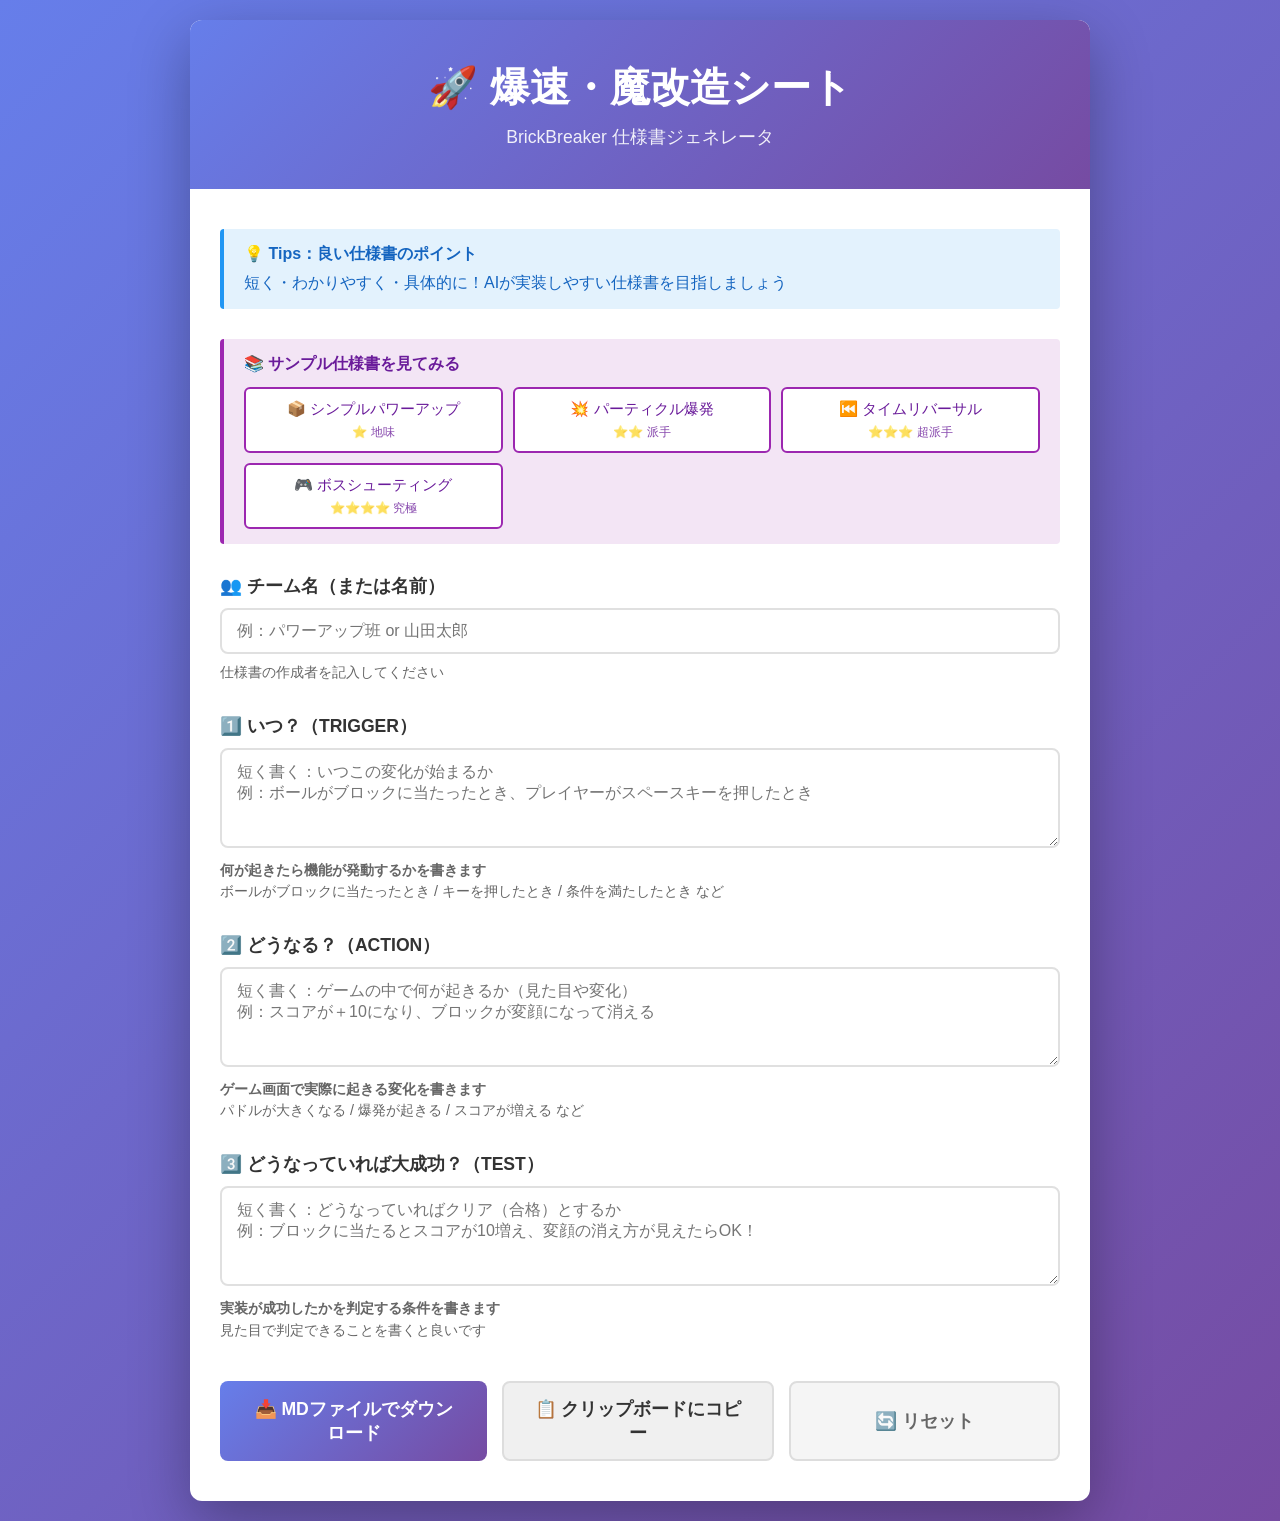
==== Specs/index.html @ 9001b2fe "Initial commit" ====
<!DOCTYPE html>
<html lang="ja">
<head>
    <meta charset="UTF-8">
    <meta name="viewport" content="width=device-width, initial-scale=1.0">
    <title>BrickBreaker 魔改造仕様書ジェネレータ</title>
    <style>
        * {
            margin: 0;
            padding: 0;
            box-sizing: border-box;
        }

        body {
            font-family: 'Segoe UI', Tahoma, Geneva, Verdana, sans-serif;
            background: linear-gradient(135deg, #667eea 0%, #764ba2 100%);
            min-height: 100vh;
            padding: 20px;
        }

        .container {
            max-width: 900px;
            margin: 0 auto;
            background: white;
            border-radius: 12px;
            box-shadow: 0 20px 60px rgba(0, 0, 0, 0.3);
            overflow: hidden;
        }

        .header {
            background: linear-gradient(135deg, #667eea 0%, #764ba2 100%);
            color: white;
            padding: 40px 30px;
            text-align: center;
        }

        .header h1 {
            font-size: 2.5em;
            margin-bottom: 10px;
        }

        .header p {
            font-size: 1.1em;
            opacity: 0.9;
        }

        .content {
            padding: 40px 30px;
        }

        .form-group {
            margin-bottom: 30px;
        }

        .form-group label {
            display: block;
            font-weight: 600;
            color: #333;
            margin-bottom: 10px;
            font-size: 1.1em;
        }

        .form-group input[type="text"],
        .form-group textarea {
            width: 100%;
            padding: 12px 15px;
            border: 2px solid #e0e0e0;
            border-radius: 8px;
            font-size: 1em;
            font-family: 'Segoe UI', Tahoma, Geneva, Verdana, sans-serif;
            transition: border-color 0.3s;
        }

        .form-group input[type="text"]:focus,
        .form-group textarea:focus {
            outline: none;
            border-color: #667eea;
            box-shadow: 0 0 0 3px rgba(102, 126, 234, 0.1);
        }

        .form-group textarea {
            resize: vertical;
            min-height: 100px;
        }

        .help-text {
            font-size: 0.9em;
            color: #666;
            margin-top: 8px;
            line-height: 1.5;
        }

        .button-group {
            display: flex;
            gap: 15px;
            margin-top: 40px;
            flex-wrap: wrap;
        }

        button {
            flex: 1;
            padding: 14px 28px;
            font-size: 1.1em;
            font-weight: 600;
            border: none;
            border-radius: 8px;
            cursor: pointer;
            transition: all 0.3s;
            min-width: 200px;
        }

        .btn-download {
            background: linear-gradient(135deg, #667eea 0%, #764ba2 100%);
            color: white;
        }

        .btn-download:hover {
            transform: translateY(-2px);
            box-shadow: 0 10px 20px rgba(102, 126, 234, 0.3);
        }

        .btn-copy {
            background: #f0f0f0;
            color: #333;
            border: 2px solid #ddd;
        }

        .btn-copy:hover {
            background: #e8e8e8;
            border-color: #999;
        }

        .btn-reset {
            background: #f5f5f5;
            color: #666;
            border: 2px solid #ddd;
        }

        .btn-reset:hover {
            background: #ececec;
            border-color: #999;
        }

        .preview {
            background: #f9f9f9;
            border: 2px dashed #ddd;
            border-radius: 8px;
            padding: 20px;
            margin-top: 30px;
            max-height: 400px;
            overflow-y: auto;
        }

        .preview h3 {
            color: #667eea;
            margin-bottom: 15px;
            font-size: 1.3em;
        }

        .preview pre {
            font-family: 'Courier New', monospace;
            font-size: 0.95em;
            line-height: 1.6;
            color: #333;
            white-space: pre-wrap;
            word-wrap: break-word;
        }

        .success-message {
            display: none;
            background: #d4edda;
            color: #155724;
            padding: 15px 20px;
            border-radius: 8px;
            margin-top: 20px;
            border: 1px solid #c3e6cb;
        }

        .success-message.show {
            display: block;
            animation: slideIn 0.3s ease-out;
        }

        @keyframes slideIn {
            from {
                opacity: 0;
                transform: translateY(-10px);
            }
            to {
                opacity: 1;
                transform: translateY(0);
            }
        }

        .tips {
            background: #e3f2fd;
            border-left: 4px solid #2196F3;
            padding: 15px 20px;
            border-radius: 4px;
            margin-bottom: 30px;
            color: #1565c0;
        }

        .tips strong {
            display: block;
            margin-bottom: 8px;
        }

        .samples {
            background: #f3e5f5;
            border-left: 4px solid #9c27b0;
            padding: 15px 20px;
            border-radius: 4px;
            margin-bottom: 30px;
            color: #6a1b9a;
        }

        .samples strong {
            display: block;
            margin-bottom: 12px;
        }

        .sample-list {
            display: grid;
            grid-template-columns: repeat(auto-fit, minmax(200px, 1fr));
            gap: 10px;
        }

        .sample-link {
            display: inline-block;
            padding: 10px 15px;
            background: white;
            border: 2px solid #9c27b0;
            border-radius: 6px;
            color: #6a1b9a;
            text-decoration: none;
            font-size: 0.95em;
            font-weight: 500;
            transition: all 0.2s;
            cursor: pointer;
            font-family: inherit;
        }

        .sample-link:hover {
            background: #9c27b0;
            color: white;
            transform: translateY(-2px);
        }

        .sample-level {
            display: block;
            font-size: 0.8em;
            opacity: 0.8;
            margin-top: 4px;
        }

        .modal {
            display: none;
            position: fixed;
            z-index: 1000;
            left: 0;
            top: 0;
            width: 100%;
            height: 100%;
            background-color: rgba(0, 0, 0, 0.5);
        }

        .modal.show {
            display: flex;
            align-items: center;
            justify-content: center;
        }

        .modal-content {
            background-color: white;
            padding: 40px;
            border-radius: 12px;
            max-width: 700px;
            max-height: 80vh;
            overflow-y: auto;
            box-shadow: 0 20px 60px rgba(0, 0, 0, 0.3);
            width: 90%;
        }

        .modal-header {
            display: flex;
            justify-content: space-between;
            align-items: center;
            margin-bottom: 30px;
            border-bottom: 2px solid #f0f0f0;
            padding-bottom: 15px;
        }

        .modal-header h2 {
            color: #667eea;
            margin: 0;
            font-size: 1.8em;
        }

        .close-modal {
            font-size: 32px;
            font-weight: bold;
            color: #999;
            cursor: pointer;
            background: none;
            border: none;
            padding: 0;
            line-height: 1;
            width: 40px;
            height: 40px;
            display: flex;
            align-items: center;
            justify-content: center;
            transition: color 0.2s;
        }

        .close-modal:hover {
            color: #333;
        }

        .sample-section {
            margin-bottom: 25px;
        }

        .sample-section h3 {
            color: #764ba2;
            font-size: 1.2em;
            margin-bottom: 10px;
            display: flex;
            align-items: center;
            gap: 8px;
        }

        .sample-section p {
            color: #333;
            line-height: 1.8;
            font-size: 1em;
            margin: 0;
            padding-left: 20px;
            border-left: 3px solid #667eea;
        }

        .modal-spec {
            background: none;
            padding: 0;
            border-radius: 0;
            font-family: inherit;
            font-size: 1em;
            line-height: 1;
            white-space: normal;
            word-wrap: normal;
            margin-bottom: 0;
            max-height: none;
            overflow-y: visible;
        }

        .modal-actions {
            display: none;
        }

        .btn-use-sample {
            display: none;
        }

        .btn-use-sample:hover {
            display: none;
        }

        @media (max-width: 600px) {
            .header h1 {
                font-size: 1.8em;
            }

            .button-group {
                flex-direction: column;
            }

            button {
                min-width: auto;
            }

            .content {
                padding: 20px 15px;
            }
        }
    </style>
</head>
<body>
    <div class="container">
        <div class="header">
            <h1>🚀 爆速・魔改造シート</h1>
            <p>BrickBreaker 仕様書ジェネレータ</p>
        </div>

        <div class="content">
            <div class="tips">
                <strong>💡 Tips：良い仕様書のポイント</strong>
                短く・わかりやすく・具体的に！AIが実装しやすい仕様書を目指しましょう
            </div>

            <div class="samples">
                <strong>📚 サンプル仕様書を見てみる</strong>
                <div class="sample-list">
                    <button class="sample-link" onclick="showSample('simple')">
                        📦 シンプルパワーアップ
                        <span class="sample-level">⭐ 地味</span>
                    </button>
                    <button class="sample-link" onclick="showSample('particle')">
                        💥 パーティクル爆発
                        <span class="sample-level">⭐⭐ 派手</span>
                    </button>
                    <button class="sample-link" onclick="showSample('reversal')">
                        ⏮️ タイムリバーサル
                        <span class="sample-level">⭐⭐⭐ 超派手</span>
                    </button>
                    <button class="sample-link" onclick="showSample('boss')">
                        🎮 ボスシューティング
                        <span class="sample-level">⭐⭐⭐⭐ 究極</span>
                    </button>
                </div>
            </div>

            <form id="specForm">
                <div class="form-group">
                    <label for="teamName">👥 チーム名（または名前）</label>
                    <input type="text" id="teamName" placeholder="例：パワーアップ班 or 山田太郎">
                    <div class="help-text">仕様書の作成者を記入してください</div>
                </div>

                <div class="form-group">
                    <label for="trigger">1️⃣ いつ？（TRIGGER）</label>
                    <textarea id="trigger" placeholder="短く書く：いつこの変化が始まるか&#10;例：ボールがブロックに当たったとき、プレイヤーがスペースキーを押したとき"></textarea>
                    <div class="help-text">
                        <strong>何が起きたら機能が発動するかを書きます</strong><br>
                        ボールがブロックに当たったとき / キーを押したとき / 条件を満たしたとき など
                    </div>
                </div>

                <div class="form-group">
                    <label for="action">2️⃣ どうなる？（ACTION）</label>
                    <textarea id="action" placeholder="短く書く：ゲームの中で何が起きるか（見た目や変化）&#10;例：スコアが＋10になり、ブロックが変顔になって消える"></textarea>
                    <div class="help-text">
                        <strong>ゲーム画面で実際に起きる変化を書きます</strong><br>
                        パドルが大きくなる / 爆発が起きる / スコアが増える など
                    </div>
                </div>

                <div class="form-group">
                    <label for="test">3️⃣ どうなっていれば大成功？（TEST）</label>
                    <textarea id="test" placeholder="短く書く：どうなっていればクリア（合格）とするか&#10;例：ブロックに当たるとスコアが10増え、変顔の消え方が見えたらOK！"></textarea>
                    <div class="help-text">
                        <strong>実装が成功したかを判定する条件を書きます</strong><br>
                        見た目で判定できることを書くと良いです
                    </div>
                </div>

                <div class="button-group">
                    <button type="button" class="btn-download" onclick="downloadSpec()">📥 MDファイルでダウンロード</button>
                    <button type="button" class="btn-copy" onclick="copyToClipboard()">📋 クリップボードにコピー</button>
                    <button type="button" class="btn-reset" onclick="resetForm()">🔄 リセット</button>
                </div>

                <div class="success-message" id="successMessage"></div>

                <div class="preview" id="preview" style="display: none;">
                    <h3>📄 プレビュー</h3>
                    <pre id="previewContent"></pre>
                </div>
            </form>
        </div>
    </div>

    <!-- サンプル表示モーダル -->
    <div id="sampleModal" class="modal">
        <div class="modal-content">
            <div class="modal-header">
                <h2 id="modalTitle"></h2>
                <button class="close-modal" onclick="closeSample()">&times;</button>
            </div>
            <div class="modal-spec" id="modalSpec"></div>
            <div style="text-align: right;">
                <button class="btn-reset" onclick="closeSample()">閉じる</button>
            </div>
        </div>
    </div>

    <script>
        // サンプルデータ
        const samples = {
            simple: {
                title: '📦 シンプルパワーアップ班',
                teamName: 'シンプルパワーアップ班',
                trigger: 'ゴールドブロック（黄色）に当たったとき',
                action: 'パドルのサイズが1.5倍に大きくなり、画面に「POWER UP!」というテキストが表示される',
                test: 'ゴールドブロックに当たると、パドルが明らかに大きくなり、そのあと3秒後に元のサイズに戻ればOK！'
            },
            particle: {
                title: '💥 爆発パーティクル研究所',
                teamName: '爆発パーティクル研究所',
                trigger: 'ボールが3個以上のブロックに連続で当たったとき（コンボが発生したとき）',
                action: 'ボールの衝突地点から100個以上の虹色のパーティクルが爆発的に飛び散り、画面全体が一瞬フラッシュする。スコアが10倍になり、爆発音が鳴る',
                test: 'コンボが起きるたびにド派手な爆発が見え、スコアが通常の10倍増えて、爆発音が聞こえればOK！'
            },
            reversal: {
                title: '⏮️ タイムリバーサル開発隊',
                teamName: 'タイムリバーサル開発隊',
                trigger: 'プレイヤーが「R」キーを長押し（2秒以上）したとき',
                action: '画面全体が逆さまに反転し、すべてのボールと壊したブロックが1秒前の状態に戻る。ボールの軌跡がエフェクトとして残る',
                test: 'Rキーを長押しすると画面が反転し、ボールやブロックが数秒前に戻り、軌跡エフェクトが見えたらOK！バッテリーが1消費される（最大5回まで）'
            },
            boss: {
                title: '🎮 ボスバトル降臨プロジェクト',
                teamName: 'ボスバトル降臨プロジェクト',
                trigger: 'ステージのすべてのブロックを壊し終えたとき（ステージをクリアしたとき）',
                action: '画面中央に巨大なボスキャラが出現し、通常のボール・パドル・ブロックが消える。プレイヤーはマウスをドラッグして照準を合わせ、クリックでボスを撃つシューティングゲームに切り替わる。ボスから発射される光線を避けながら戦う',
                test: 'ブロック崩しが終わった瞬間にボスが出現し、シューティングゲームに完全に切り替わり、ボスの体力バーが見えて射撃できれば大成功！ボスを倒すとゲームクリアになればOK！'
            }
        };

        let currentSample = null;

        function showSample(sampleKey) {
            currentSample = sampleKey;
            const sample = samples[sampleKey];
            
            document.getElementById('modalTitle').textContent = sample.title;
            
            const specHtml = `
                <div class="sample-section">
                    <h3>1️⃣ いつ？（TRIGGER）</h3>
                    <p>${sample.trigger}</p>
                </div>
                <div class="sample-section">
                    <h3>2️⃣ どうなる？（ACTION）</h3>
                    <p>${sample.action}</p>
                </div>
                <div class="sample-section">
                    <h3>3️⃣ どうなっていれば大成功？（TEST）</h3>
                    <p>${sample.test}</p>
                </div>
            `;
            
            document.getElementById('modalSpec').innerHTML = specHtml;
            document.getElementById('sampleModal').classList.add('show');
        }

        function closeSample() {
            document.getElementById('sampleModal').classList.remove('show');
            currentSample = null;
        }

        // モーダル外クリックで閉じる
        window.onclick = function(event) {
            const modal = document.getElementById('sampleModal');
            if (event.target === modal) {
                closeSample();
            }
        }

        // リアルタイムプレビュー
        const formInputs = document.querySelectorAll('#specForm input, #specForm textarea');
        formInputs.forEach(input => {
            input.addEventListener('input', updatePreview);
        });

        function generateMarkdown() {
            const teamName = document.getElementById('teamName').value || '（未入力）';
            const trigger = document.getElementById('trigger').value || '（未入力）';
            const action = document.getElementById('action').value || '（未入力）';
            const test = document.getElementById('test').value || '（未入力）';

            return `# 🚀 爆速・魔改造シート（3行仕様書）

* **チーム名（または名前）:** ${teamName}

---

### 1. いつ？（TRIGGER）
* **短く書く：いつこの変化が始まるか**
* ${trigger}


### 2. どうなる？（ACTION）
* **短く書く：ゲームの中で何が起きるか（見た目や変化）**
* ${action}


### 3. どうなっていれば大成功？（TEST）
* **短く書く：どうなっていればクリア（合格）とするか**
* ${test}
`;
        }

        function updatePreview() {
            const preview = document.getElementById('preview');
            const previewContent = document.getElementById('previewContent');

            if (document.getElementById('teamName').value ||
                document.getElementById('trigger').value ||
                document.getElementById('action').value ||
                document.getElementById('test').value) {
                preview.style.display = 'block';
                previewContent.textContent = generateMarkdown();
            } else {
                preview.style.display = 'none';
            }
        }

        function downloadSpec() {
            const teamName = document.getElementById('teamName').value || 'spec';
            const sanitizedName = teamName.replace(/[^a-z0-9]/gi, '_').toLowerCase();
            const markdown = generateMarkdown();

            const blob = new Blob([markdown], { type: 'text/markdown' });
            const url = URL.createObjectURL(blob);
            const a = document.createElement('a');
            a.href = url;
            a.download = `${sanitizedName}_spec.md`;
            document.body.appendChild(a);
            a.click();
            document.body.removeChild(a);
            URL.revokeObjectURL(url);

            showSuccessMessage('✅ MDファイルをダウンロードしました！');
        }

        function copyToClipboard() {
            const markdown = generateMarkdown();
            navigator.clipboard.writeText(markdown).then(() => {
                showSuccessMessage('✅ クリップボードにコピーしました！');
            }).catch(() => {
                alert('コピーに失敗しました。手動でコピーしてください。');
            });
        }

        function resetForm() {
            document.getElementById('specForm').reset();
            document.getElementById('preview').style.display = 'none';
            document.getElementById('successMessage').classList.remove('show');
        }

        function showSuccessMessage(message) {
            const successMessage = document.getElementById('successMessage');
            successMessage.textContent = message;
            successMessage.classList.add('show');
            setTimeout(() => {
                successMessage.classList.remove('show');
            }, 3000);
        }

        // 初期化
        updatePreview();
    </script>
</body>
</html>
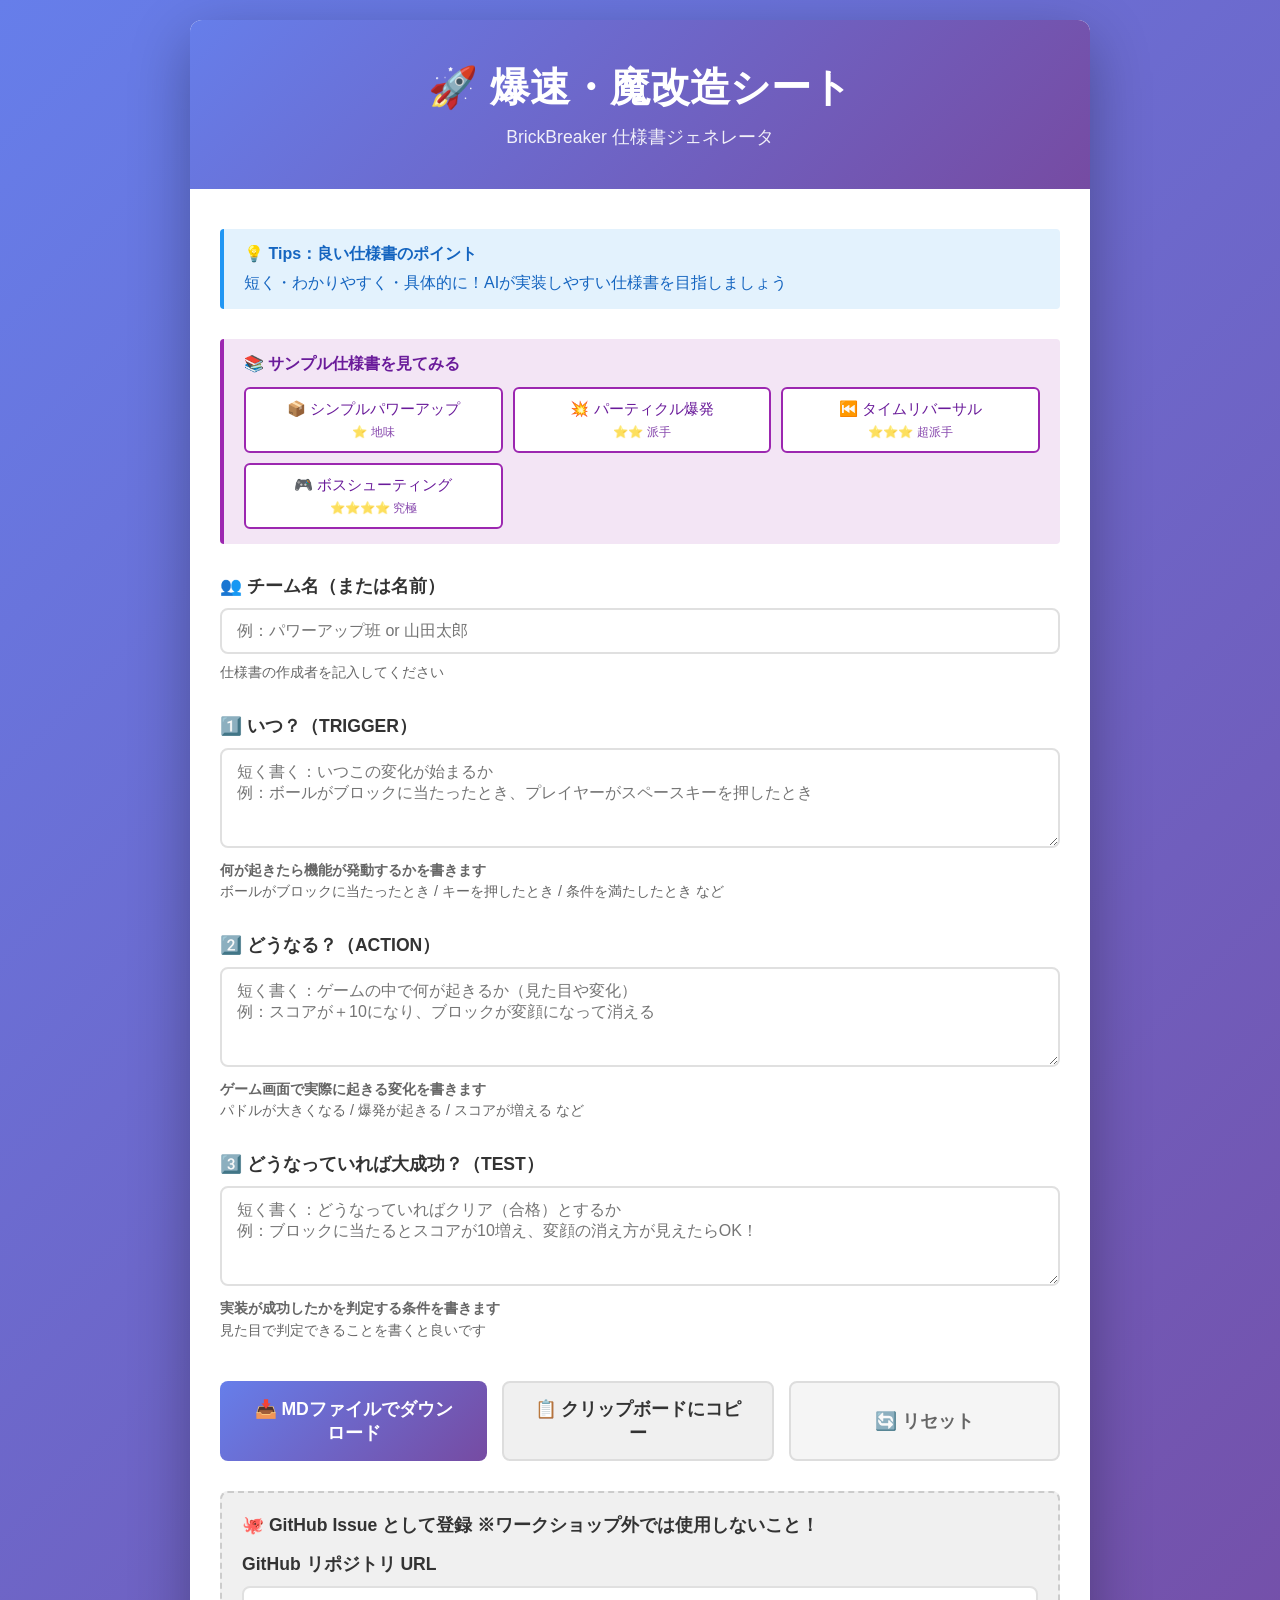
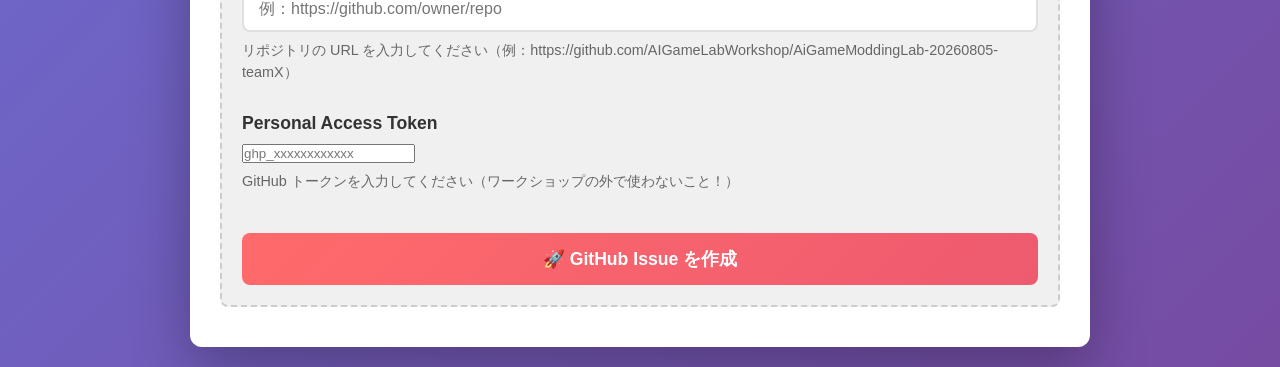
==== commit b3a5d07b: "githubに直接Issue立てれるようにする" ====
--- a/Specs/index.html
+++ b/Specs/index.html
@@ -364,6 +364,33 @@
 
         .btn-use-sample:hover {
             display: none;
+        }
+
+        .btn-issue {
+            background: linear-gradient(135deg, #ff6b6b 0%, #ee5a6f 100%);
+            color: white;
+        }
+
+        .btn-issue:hover {
+            transform: translateY(-2px);
+            box-shadow: 0 10px 20px rgba(255, 107, 107, 0.3);
+        }
+
+        .github-section {
+            background: #f0f0f0;
+            border: 2px dashed #ccc;
+            border-radius: 8px;
+            padding: 20px;
+            margin-top: 30px;
+        }
+
+        .github-section h3 {
+            color: #333;
+            margin-bottom: 15px;
+            font-size: 1.1em;
+            display: flex;
+            align-items: center;
+            gap: 8px;
         }
 
         @media (max-width: 600px) {
@@ -465,6 +492,29 @@
                 <div class="preview" id="preview" style="display: none;">
                     <h3>📄 プレビュー</h3>
                     <pre id="previewContent"></pre>
+                </div>
+
+                <!-- GitHub Issue 作成セクション -->
+                <div class="github-section">
+                    <h3>🐙 GitHub Issue として登録 ※ワークショップ外では使用しないこと！</h3>
+                    
+                    <div class="form-group">
+                        <label for="repoUrl">GitHub リポジトリ URL</label>
+                        <input type="text" id="repoUrl" placeholder="例：https://github.com/owner/repo">
+                        <div class="help-text">リポジトリの URL を入力してください（例：https://github.com/AIGameLabWorkshop/AiGameModdingLab-20260805-teamX）</div>
+                    </div>
+
+                    <div class="form-group">
+                        <label for="githubToken">Personal Access Token</label>
+                        <input type="password" id="githubToken" placeholder="ghp_xxxxxxxxxxxx">
+                        <div class="help-text">GitHub トークンを入力してください（ワークショップの外で使わないこと！）</div>
+                    </div>
+
+                    <div class="button-group">
+                        <button type="button" class="btn-issue" onclick="createGithubIssue()">🚀 GitHub Issue を作成</button>
+                    </div>
+
+                    <div class="success-message" id="githubMessage"></div>
                 </div>
             </form>
         </div>
@@ -648,7 +698,150 @@
             }, 3000);
         }
 
+        function showGithubMessage(message, isError = false) {
+            const githubMessage = document.getElementById('githubMessage');
+            githubMessage.textContent = message;
+            githubMessage.classList.add('show');
+            if (isError) {
+                githubMessage.style.background = '#f8d7da';
+                githubMessage.style.color = '#721c24';
+                githubMessage.style.borderColor = '#f5c6cb';
+            } else {
+                githubMessage.style.background = '#d4edda';
+                githubMessage.style.color = '#155724';
+                githubMessage.style.borderColor = '#c3e6cb';
+            }
+            setTimeout(() => {
+                githubMessage.classList.remove('show');
+            }, 4000);
+        }
+
+        async function createGithubIssue() {
+            const repoUrl = document.getElementById('repoUrl').value.trim();
+            const token = document.getElementById('githubToken').value.trim();
+            const teamName = document.getElementById('teamName').value || '（未入力）';
+            const trigger = document.getElementById('trigger').value || '（未入力）';
+            const action = document.getElementById('action').value || '（未入力）';
+            const test = document.getElementById('test').value || '（未入力）';
+
+            // バリデーション
+            if (!repoUrl) {
+                showGithubMessage('❌ リポジトリ URL を入力してください', true);
+                return;
+            }
+            if (!token) {
+                showGithubMessage('❌ Personal Access Token を入力してください', true);
+                return;
+            }
+            if (!teamName || teamName === '（未入力）') {
+                showGithubMessage('❌ チーム名を入力してください', true);
+                return;
+            }
+            if (!trigger || trigger === '（未入力）') {
+                showGithubMessage('❌ TRIGGER を入力してください', true);
+                return;
+            }
+            if (!action || action === '（未入力）') {
+                showGithubMessage('❌ ACTION を入力してください', true);
+                return;
+            }
+            if (!test || test === '（未入力）') {
+                showGithubMessage('❌ TEST を入力してください', true);
+                return;
+            }
+
+            // リポジトリ URL から owner と repo を抽出
+            let owner, repo;
+            try {
+                const urlParts = repoUrl.replace('https://github.com/', '').replace('http://github.com/', '').replace('.git', '').split('/');
+                owner = urlParts[0];
+                repo = urlParts[1];
+                if (!owner || !repo) throw new Error();
+            } catch (e) {
+                showGithubMessage('❌ リポジトリ URL の形式が正しくありません（例：https://github.com/owner/repo）', true);
+                return;
+            }
+
+            // Issue本文を生成
+            const issueTitle = `[仕様書] ${teamName}`;
+            const issueBody = `# 🚀 爆速・魔改造シート（3行仕様書）
+
+**チーム名（または名前）:** ${teamName}
+
+---
+
+## 1. いつ？（TRIGGER）
+${trigger}
+
+## 2. どうなる？（ACTION）
+${action}
+
+## 3. どうなっていれば大成功？（TEST）
+${test}
+
+---
+
+*このIssueは [仕様書ジェネレータ](https://pages.github.com/) から自動生成されました。*`;
+
+            try {
+                showGithubMessage('⏳ GitHub Issue を作成中...', false);
+                
+                const response = await fetch(`https://api.github.com/repos/${owner}/${repo}/issues`, {
+                    method: 'POST',
+                    headers: {
+                        'Accept': 'application/vnd.github.v3+json',
+                        'Authorization': `token ${token}`,
+                        'Content-Type': 'application/json',
+                    },
+                    body: JSON.stringify({
+                        title: issueTitle,
+                        body: issueBody,
+                        labels: ['feature-request', 'mod'],
+                    }),
+                });
+
+                if (!response.ok) {
+                    const errorData = await response.json();
+                    const errorMsg = errorData.message || '不明なエラーが発生しました';
+                    showGithubMessage(`❌ エラー: ${errorMsg}`, true);
+                    console.error('GitHub API Error:', errorData);
+                    return;
+                }
+
+                const data = await response.json();
+                showGithubMessage(`✅ Issue を作成しました！#${data.number} - ${data.html_url}`, false);
+                
+            } catch (error) {
+                showGithubMessage(`❌ エラーが発生しました: ${error.message}`, true);
+                console.error('Error:', error);
+            }
+        }
+
+        // LocalStorage から GitHub 設定を復元
+        function initializeGithubSettings() {
+            const savedRepoUrl = localStorage.getItem('githubRepoUrl');
+            const savedToken = localStorage.getItem('githubToken');
+            
+            if (savedRepoUrl) {
+                document.getElementById('repoUrl').value = savedRepoUrl;
+            }
+            if (savedToken) {
+                document.getElementById('githubToken').value = savedToken;
+            }
+        }
+
+        // repoUrl の変更を監視して LocalStorage に保存
+        document.getElementById('repoUrl').addEventListener('change', function() {
+            localStorage.setItem('githubRepoUrl', this.value.trim());
+        });
+
+        // githubToken の変更を監視して LocalStorage に保存
+        document.getElementById('githubToken').addEventListener('change', function() {
+            localStorage.setItem('githubToken', this.value);
+        });
+
         // 初期化
+        initializeGithubSettings();
         updatePreview();
     </script>
 </body>
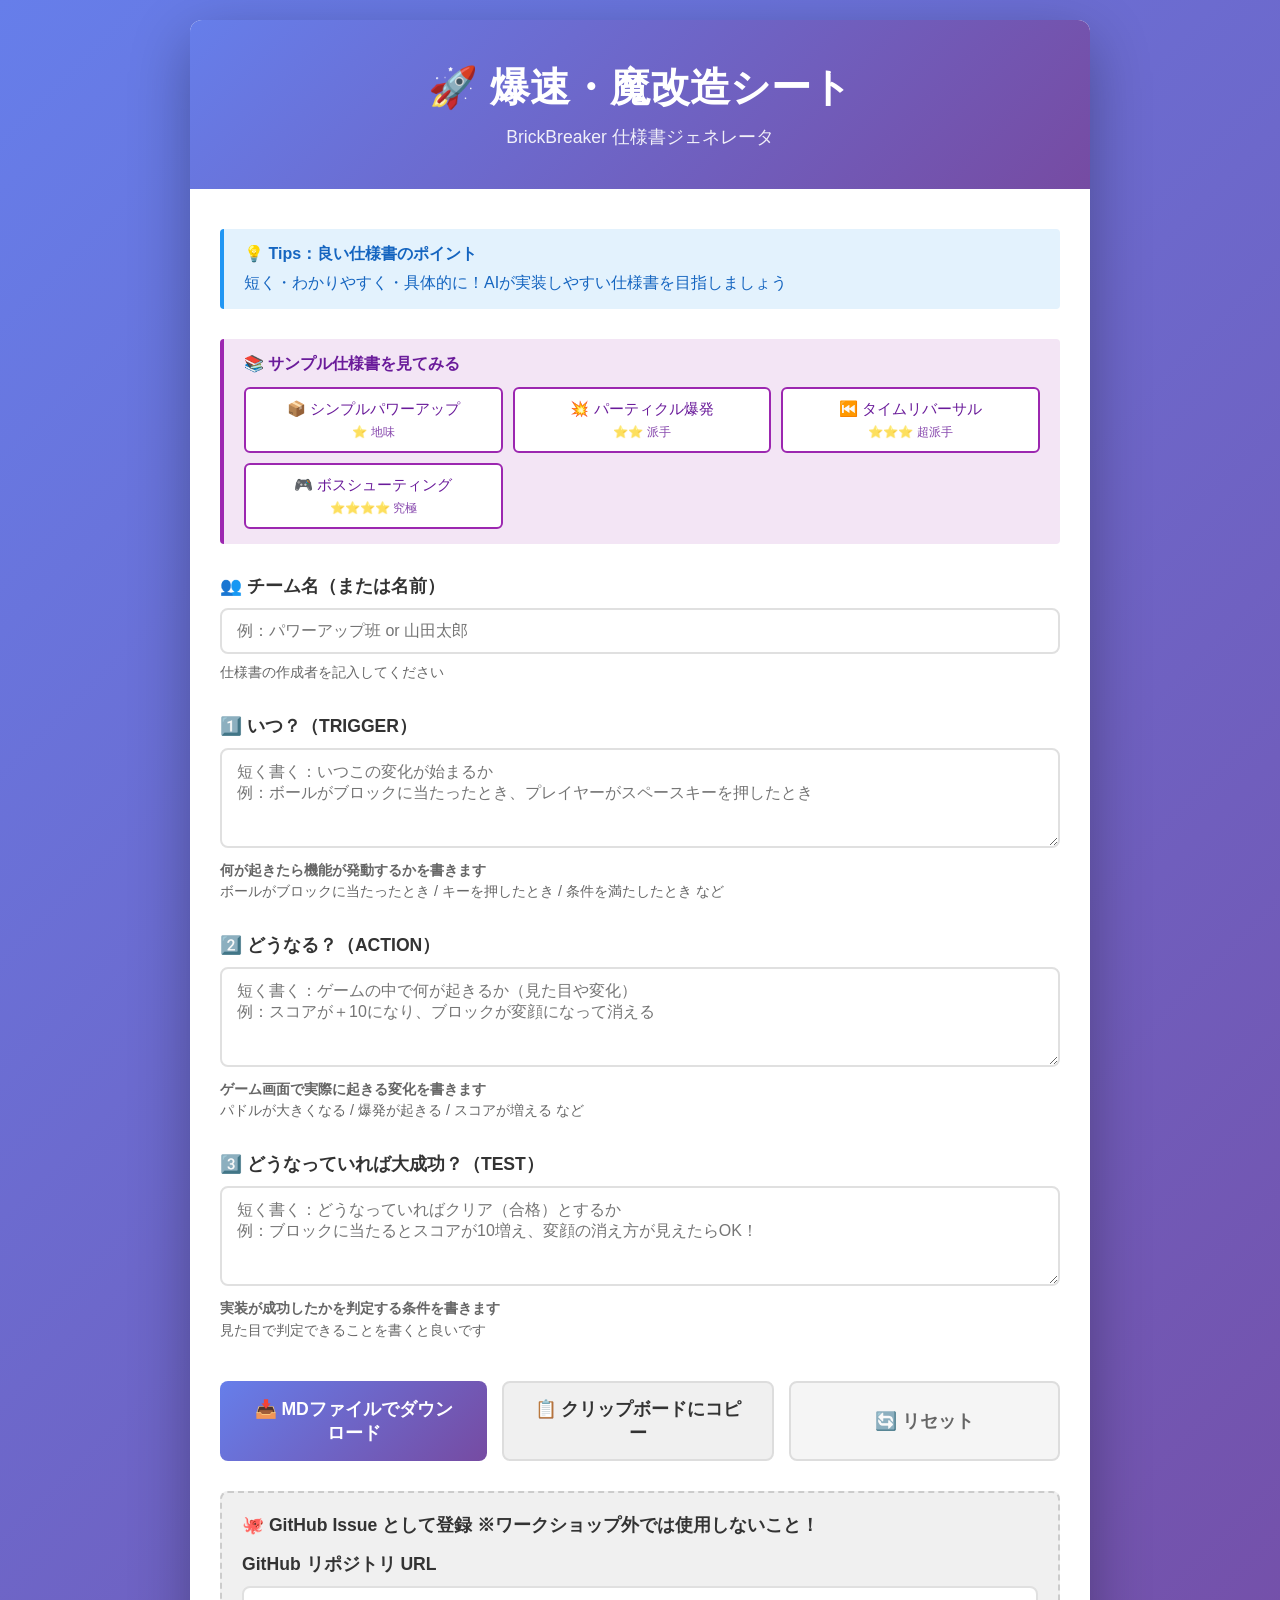
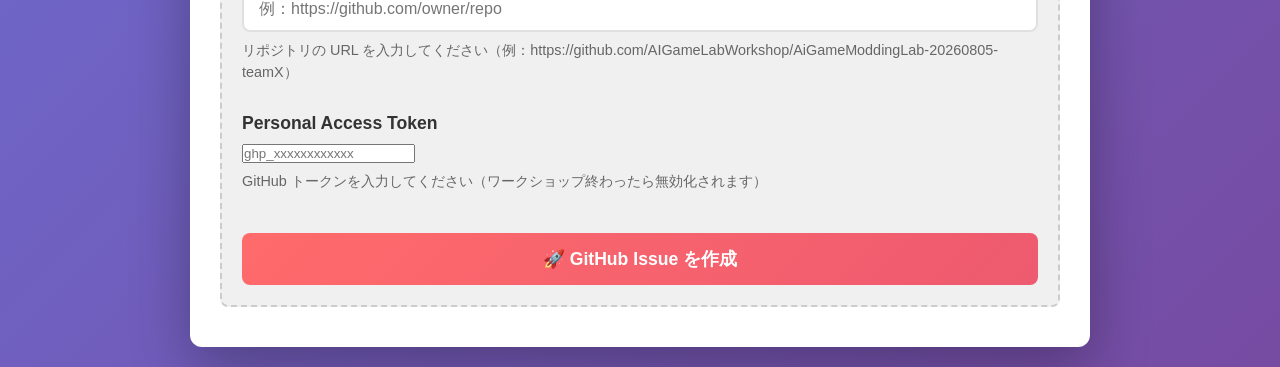
==== commit 7fe3407c: "githubに直接Issue立てれるようにする" ====
--- a/Specs/index.html
+++ b/Specs/index.html
@@ -507,7 +507,7 @@
                     <div class="form-group">
                         <label for="githubToken">Personal Access Token</label>
                         <input type="password" id="githubToken" placeholder="ghp_xxxxxxxxxxxx">
-                        <div class="help-text">GitHub トークンを入力してください（ワークショップの外で使わないこと！）</div>
+                        <div class="help-text">GitHub トークンを入力してください（ワークショップ終わったら無効化されます）</div>
                     </div>
 
                     <div class="button-group">
